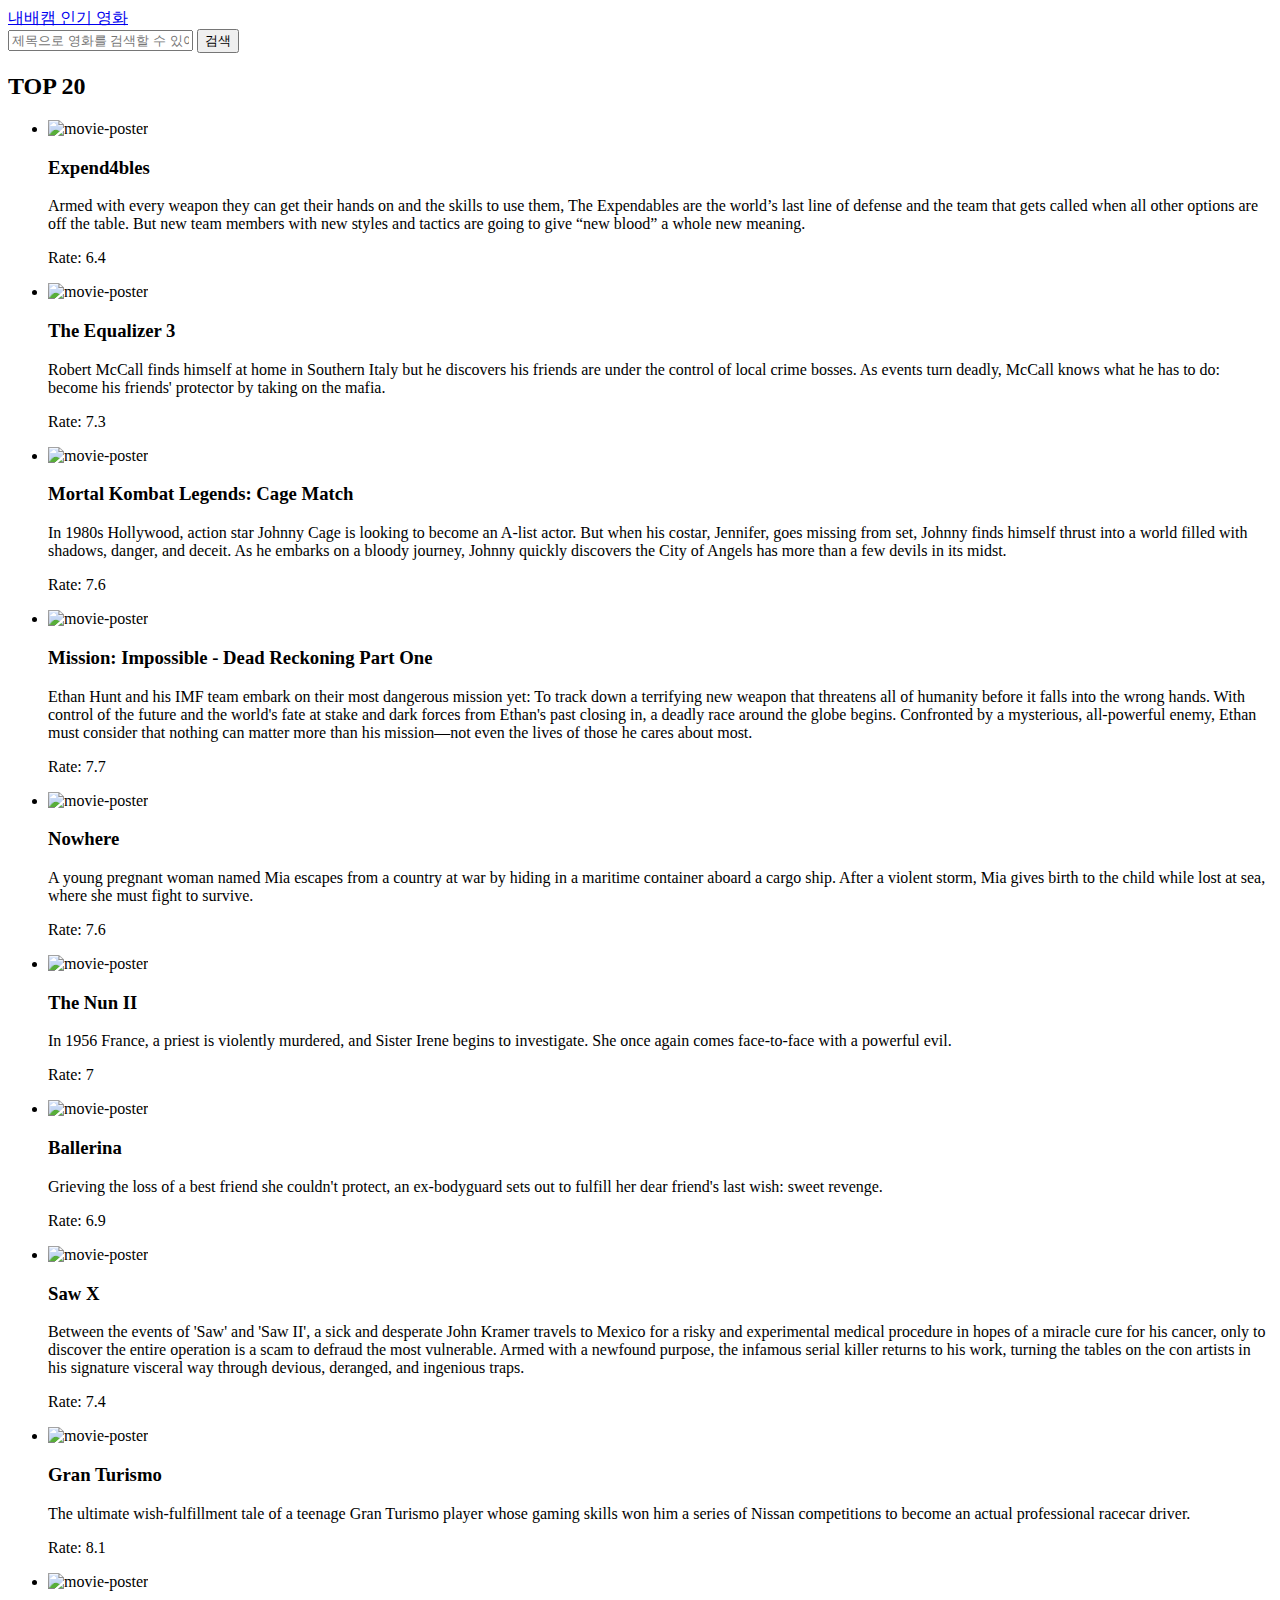
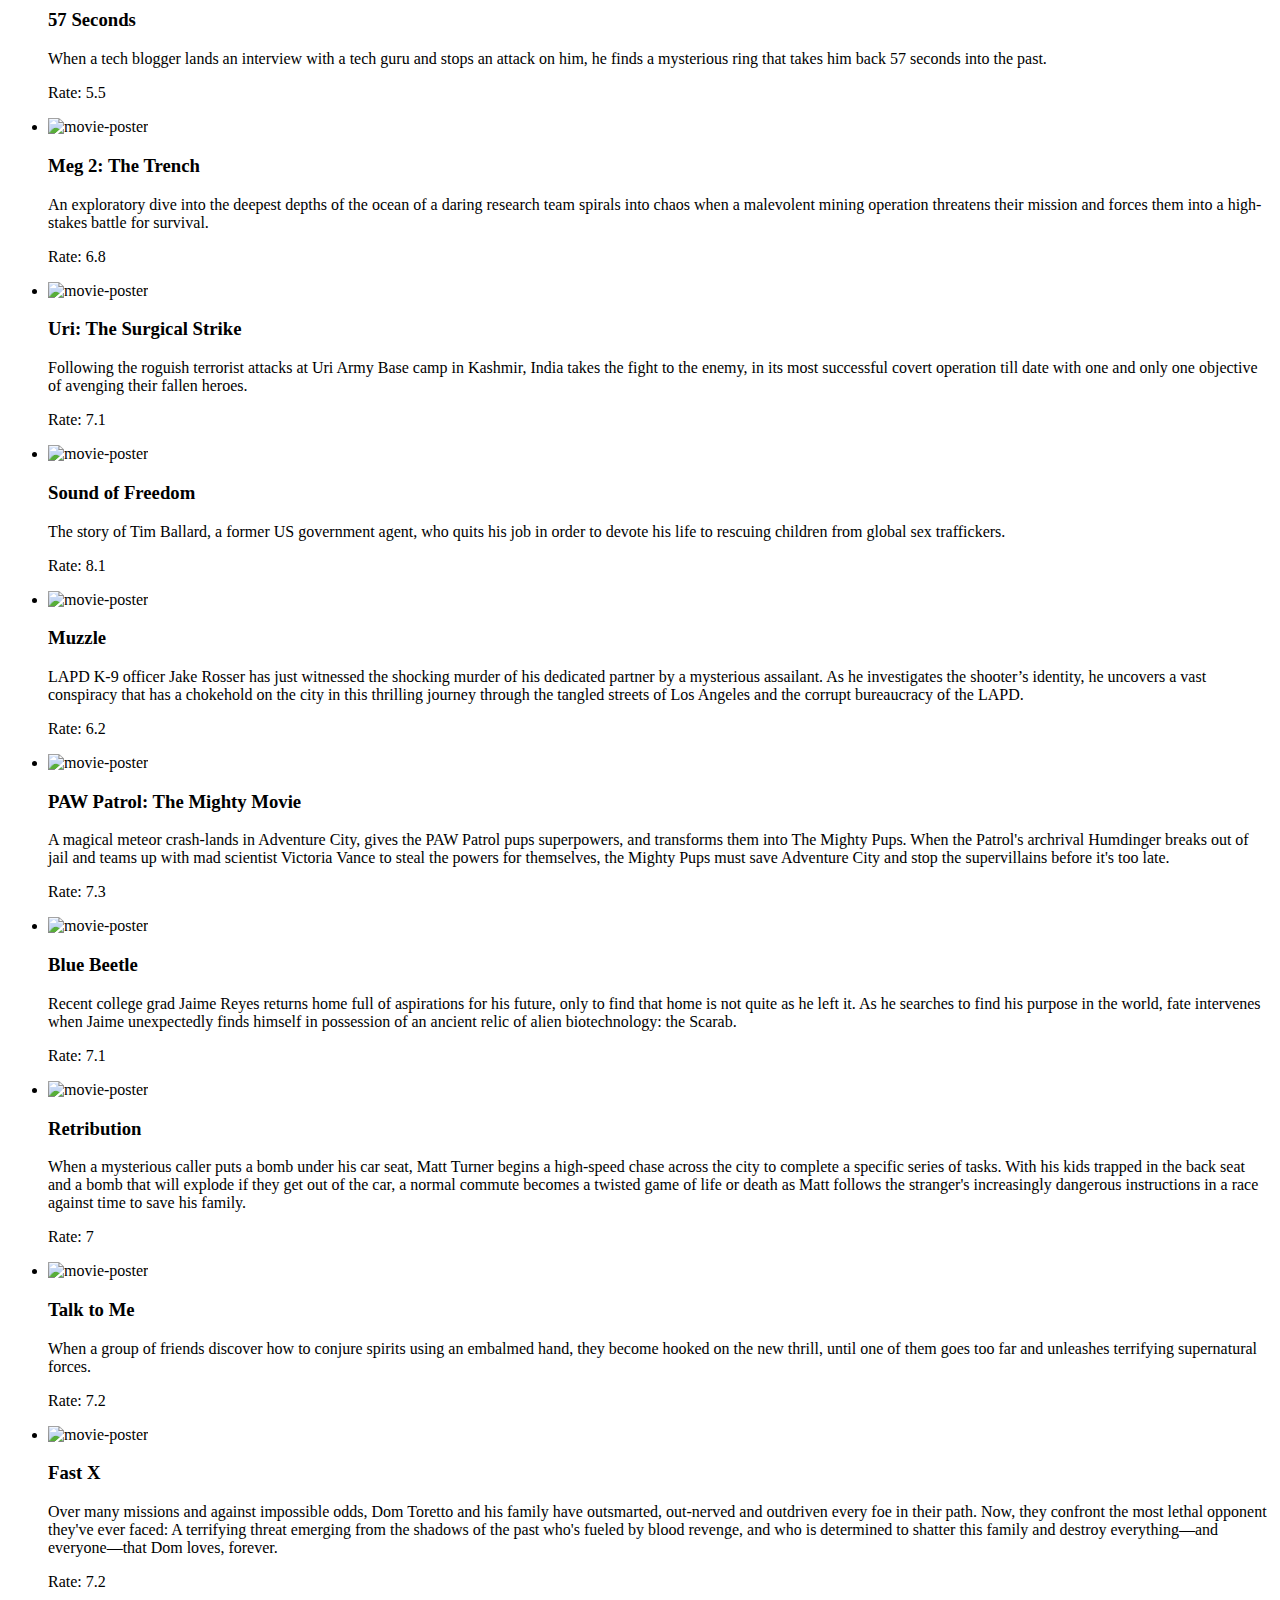
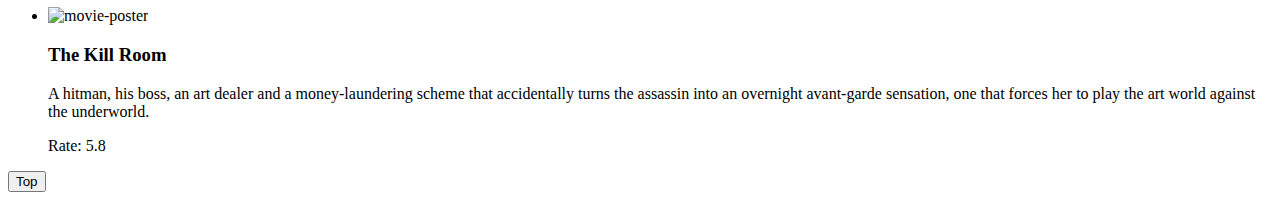
==== index.html @ f5155491 "팀프로젝트 뼈대" ====
<!DOCTYPE html>
<html lang="en"><head>
    <meta charset="UTF-8">
    <meta name="viewport" content="width=device-width, initial-scale=1.0">

    <script src="app.js" defer=""></script>

    <link rel="preconnect" href="https://fonts.googleapis.com">
    <link rel="preconnect" href="https://fonts.gstatic.com" crossorigin="">
    <link href="https://fonts.googleapis.com/css2?family=Black+Han+Sans&amp;display=swap" rel="stylesheet">
    <link rel="preconnect" href="https://fonts.googleapis.com">
    <link rel="preconnect" href="https://fonts.gstatic.com" crossorigin="">
    <link href="https://fonts.googleapis.com/css2?family=Nanum+Gothic&amp;display=swap" rel="stylesheet">
    <link rel="preconnect" href="https://fonts.googleapis.com">
    <link rel="preconnect" href="https://fonts.gstatic.com" crossorigin="">
    <link href="https://fonts.googleapis.com/css2?family=Fjalla+One&amp;display=swap" rel="stylesheet">
    <link rel="preconnect" href="https://fonts.googleapis.com">
    <link rel="preconnect" href="https://fonts.gstatic.com" crossorigin="">
    <link href="https://fonts.googleapis.com/css2?family=Heebo&amp;family=Nanum+Gothic&amp;display=swap" rel="stylesheet">

    <link rel="stylesheet" href="styles.css">

    <title>내배캠 인기 영화</title>
  </head>
  <body>
    <header>
      <div id="title_box">
        <a href="./index.html">내배캠 인기 영화</a>
      </div>
      <div id="search_box">
        <input onkeyup="enterKey();" id="search_input" type="text" placeholder="제목으로 영화를 검색할 수 있어요:)">
        <button id="search_btn">검색</button>
      </div>
    </header>

    <main>
      <section>
        <h2>TOP 20</h2>
      </section>

      <section>
        <ul id="grid" class="poster_grid">
  <li class="movie_card" id="299054">
    <img class="main_img" src="https://image.tmdb.org/t/p/original//mOX5O6JjCUWtlYp5D8wajuQRVgy.jpg" alt="movie-poster">
    <div class="text_area">
      <h3>Expend4bles</h3>
      <p>Armed with every weapon they can get their hands on and the skills to use them, The Expendables are the world’s last line of defense and the team that gets called when all other options are off the table. But new team members with new styles and tactics are going to give “new blood” a whole new meaning.</p>
      <p>Rate: 6.4</p>
    </div>
  </li>
  <li class="movie_card" id="926393">
    <img class="main_img" src="https://image.tmdb.org/t/p/original//b0Ej6fnXAP8fK75hlyi2jKqdhHz.jpg" alt="movie-poster">
    <div class="text_area">
      <h3>The Equalizer 3</h3>
      <p>Robert McCall finds himself at home in Southern Italy but he discovers his friends are under the control of local crime bosses. As events turn deadly, McCall knows what he has to do: become his friends' protector by taking on the mafia.</p>
      <p>Rate: 7.3</p>
    </div>
  </li>
  <li class="movie_card" id="1034062">
    <img class="main_img" src="https://image.tmdb.org/t/p/original//1eKWqTHp4OgKdx1QX1O9LxKHr1M.jpg" alt="movie-poster">
    <div class="text_area">
      <h3>Mortal Kombat Legends: Cage Match</h3>
      <p>In 1980s Hollywood, action star Johnny Cage is looking to become an A-list actor. But when his costar, Jennifer, goes missing from set, Johnny finds himself thrust into a world filled with shadows, danger, and deceit. As he embarks on a bloody journey, Johnny quickly discovers the City of Angels has more than a few devils in its midst.</p>
      <p>Rate: 7.6</p>
    </div>
  </li>
  <li class="movie_card" id="575264">
    <img class="main_img" src="https://image.tmdb.org/t/p/original//NNxYkU70HPurnNCSiCjYAmacwm.jpg" alt="movie-poster">
    <div class="text_area">
      <h3>Mission: Impossible - Dead Reckoning Part One</h3>
      <p>Ethan Hunt and his IMF team embark on their most dangerous mission yet: To track down a terrifying new weapon that threatens all of humanity before it falls into the wrong hands. With control of the future and the world's fate at stake and dark forces from Ethan's past closing in, a deadly race around the globe begins. Confronted by a mysterious, all-powerful enemy, Ethan must consider that nothing can matter more than his mission—not even the lives of those he cares about most.</p>
      <p>Rate: 7.7</p>
    </div>
  </li>
  <li class="movie_card" id="1151534">
    <img class="main_img" src="https://image.tmdb.org/t/p/original//k2kbdwwmVKJp6VMUcJYKlL9jQ7d.jpg" alt="movie-poster">
    <div class="text_area">
      <h3>Nowhere</h3>
      <p>A young pregnant woman named Mia escapes from a country at war by hiding in a maritime container aboard a cargo ship. After a violent storm, Mia gives birth to the child while lost at sea, where she must fight to survive.</p>
      <p>Rate: 7.6</p>
    </div>
  </li>
  <li class="movie_card" id="968051">
    <img class="main_img" src="https://image.tmdb.org/t/p/original//5gzzkR7y3hnY8AD1wXjCnVlHba5.jpg" alt="movie-poster">
    <div class="text_area">
      <h3>The Nun II</h3>
      <p>In 1956 France, a priest is violently murdered, and Sister Irene begins to investigate. She once again comes face-to-face with a powerful evil.</p>
      <p>Rate: 7</p>
    </div>
  </li>
  <li class="movie_card" id="961268">
    <img class="main_img" src="https://image.tmdb.org/t/p/original//oE7xtGDqZnr7tFHfwb8oM9iRW6H.jpg" alt="movie-poster">
    <div class="text_area">
      <h3>Ballerina</h3>
      <p>Grieving the loss of a best friend she couldn't protect, an ex-bodyguard sets out to fulfill her dear friend's last wish: sweet revenge.</p>
      <p>Rate: 6.9</p>
    </div>
  </li>
  <li class="movie_card" id="951491">
    <img class="main_img" src="https://image.tmdb.org/t/p/original//aQPeznSu7XDTrrdCtT5eLiu52Yu.jpg" alt="movie-poster">
    <div class="text_area">
      <h3>Saw X</h3>
      <p>Between the events of 'Saw' and 'Saw II', a sick and desperate John Kramer travels to Mexico for a risky and experimental medical procedure in hopes of a miracle cure for his cancer, only to discover the entire operation is a scam to defraud the most vulnerable. Armed with a newfound purpose, the infamous serial killer returns to his work, turning the tables on the con artists in his signature visceral way through devious, deranged, and ingenious traps.</p>
      <p>Rate: 7.4</p>
    </div>
  </li>
  <li class="movie_card" id="980489">
    <img class="main_img" src="https://image.tmdb.org/t/p/original//51tqzRtKMMZEYUpSYkrUE7v9ehm.jpg" alt="movie-poster">
    <div class="text_area">
      <h3>Gran Turismo</h3>
      <p>The ultimate wish-fulfillment tale of a teenage Gran Turismo player whose gaming skills won him a series of Nissan competitions to become an actual professional racecar driver.</p>
      <p>Rate: 8.1</p>
    </div>
  </li>
  <li class="movie_card" id="937249">
    <img class="main_img" src="https://image.tmdb.org/t/p/original//dfS5qHWFuXyZQnwYREwb7N4qU5p.jpg" alt="movie-poster">
    <div class="text_area">
      <h3>57 Seconds</h3>
      <p>When a tech blogger lands an interview with a tech guru and stops an attack on him, he finds a mysterious ring that takes him back 57 seconds into the past.</p>
      <p>Rate: 5.5</p>
    </div>
  </li>
  <li class="movie_card" id="615656">
    <img class="main_img" src="https://image.tmdb.org/t/p/original//4m1Au3YkjqsxF8iwQy0fPYSxE0h.jpg" alt="movie-poster">
    <div class="text_area">
      <h3>Meg 2: The Trench</h3>
      <p>An exploratory dive into the deepest depths of the ocean of a daring research team spirals into chaos when a malevolent mining operation threatens their mission and forces them into a high-stakes battle for survival.</p>
      <p>Rate: 6.8</p>
    </div>
  </li>
  <li class="movie_card" id="554600">
    <img class="main_img" src="https://image.tmdb.org/t/p/original//yNySAgpAnWmPpYinim9E0tUzJWG.jpg" alt="movie-poster">
    <div class="text_area">
      <h3>Uri: The Surgical Strike</h3>
      <p>Following the roguish terrorist attacks at Uri Army Base camp in Kashmir, India takes the fight to the enemy, in its most successful covert operation till date with one and only one objective of avenging their fallen heroes.</p>
      <p>Rate: 7.1</p>
    </div>
  </li>
  <li class="movie_card" id="678512">
    <img class="main_img" src="https://image.tmdb.org/t/p/original//qA5kPYZA7FkVvqcEfJRoOy4kpHg.jpg" alt="movie-poster">
    <div class="text_area">
      <h3>Sound of Freedom</h3>
      <p>The story of Tim Ballard, a former US government agent, who quits his job in order to devote his life to rescuing children from global sex traffickers.</p>
      <p>Rate: 8.1</p>
    </div>
  </li>
  <li class="movie_card" id="939335">
    <img class="main_img" src="https://image.tmdb.org/t/p/original//qXChf7MFL36BgoLkiB3BzXiwW82.jpg" alt="movie-poster">
    <div class="text_area">
      <h3>Muzzle</h3>
      <p>LAPD K-9 officer Jake Rosser has just witnessed the shocking murder of his dedicated partner by a mysterious assailant. As he investigates the shooter’s identity, he uncovers a vast conspiracy that has a chokehold on the city in this thrilling journey through the tangled streets of Los Angeles and the corrupt bureaucracy of the LAPD.</p>
      <p>Rate: 6.2</p>
    </div>
  </li>
  <li class="movie_card" id="893723">
    <img class="main_img" src="https://image.tmdb.org/t/p/original//aTvePCU7exLepwg5hWySjwxojQK.jpg" alt="movie-poster">
    <div class="text_area">
      <h3>PAW Patrol: The Mighty Movie</h3>
      <p>A magical meteor crash-lands in Adventure City, gives the PAW Patrol pups superpowers, and transforms them into The Mighty Pups. When the Patrol's archrival Humdinger breaks out of jail and teams up with mad scientist Victoria Vance to steal the powers for themselves, the Mighty Pups must save Adventure City and stop the supervillains before it's too late.</p>
      <p>Rate: 7.3</p>
    </div>
  </li>
  <li class="movie_card" id="565770">
    <img class="main_img" src="https://image.tmdb.org/t/p/original//mXLOHHc1Zeuwsl4xYKjKh2280oL.jpg" alt="movie-poster">
    <div class="text_area">
      <h3>Blue Beetle</h3>
      <p>Recent college grad Jaime Reyes returns home full of aspirations for his future, only to find that home is not quite as he left it. As he searches to find his purpose in the world, fate intervenes when Jaime unexpectedly finds himself in possession of an ancient relic of alien biotechnology: the Scarab.</p>
      <p>Rate: 7.1</p>
    </div>
  </li>
  <li class="movie_card" id="762430">
    <img class="main_img" src="https://image.tmdb.org/t/p/original//oUmmY7QWWn7OhKlcPOnirHJpP1F.jpg" alt="movie-poster">
    <div class="text_area">
      <h3>Retribution</h3>
      <p>When a mysterious caller puts a bomb under his car seat, Matt Turner begins a high-speed chase across the city to complete a specific series of tasks. With his kids trapped in the back seat and a bomb that will explode if they get out of the car, a normal commute becomes a twisted game of life or death as Matt follows the stranger's increasingly dangerous instructions in a race against time to save his family.</p>
      <p>Rate: 7</p>
    </div>
  </li>
  <li class="movie_card" id="1008042">
    <img class="main_img" src="https://image.tmdb.org/t/p/original//kdPMUMJzyYAc4roD52qavX0nLIC.jpg" alt="movie-poster">
    <div class="text_area">
      <h3>Talk to Me</h3>
      <p>When a group of friends discover how to conjure spirits using an embalmed hand, they become hooked on the new thrill, until one of them goes too far and unleashes terrifying supernatural forces.</p>
      <p>Rate: 7.2</p>
    </div>
  </li>
  <li class="movie_card" id="385687">
    <img class="main_img" src="https://image.tmdb.org/t/p/original//fiVW06jE7z9YnO4trhaMEdclSiC.jpg" alt="movie-poster">
    <div class="text_area">
      <h3>Fast X</h3>
      <p>Over many missions and against impossible odds, Dom Toretto and his family have outsmarted, out-nerved and outdriven every foe in their path. Now, they confront the most lethal opponent they've ever faced: A terrifying threat emerging from the shadows of the past who's fueled by blood revenge, and who is determined to shatter this family and destroy everything—and everyone—that Dom loves, forever.</p>
      <p>Rate: 7.2</p>
    </div>
  </li>
  <li class="movie_card" id="958006">
    <img class="main_img" src="https://image.tmdb.org/t/p/original//qKpdy7N6zX05eisopvvviiTwPxb.jpg" alt="movie-poster">
    <div class="text_area">
      <h3>The Kill Room</h3>
      <p>A hitman, his boss, an art dealer and a money-laundering scheme that accidentally turns the assassin into an overnight avant-garde sensation, one that forces her to play the art world against the underworld.</p>
      <p>Rate: 5.8</p>
    </div>
  </li></ul>
      </section>
    </main>
    <footer>
      <button id="top_btn">Top</button>
    </footer>
  

</body></html>
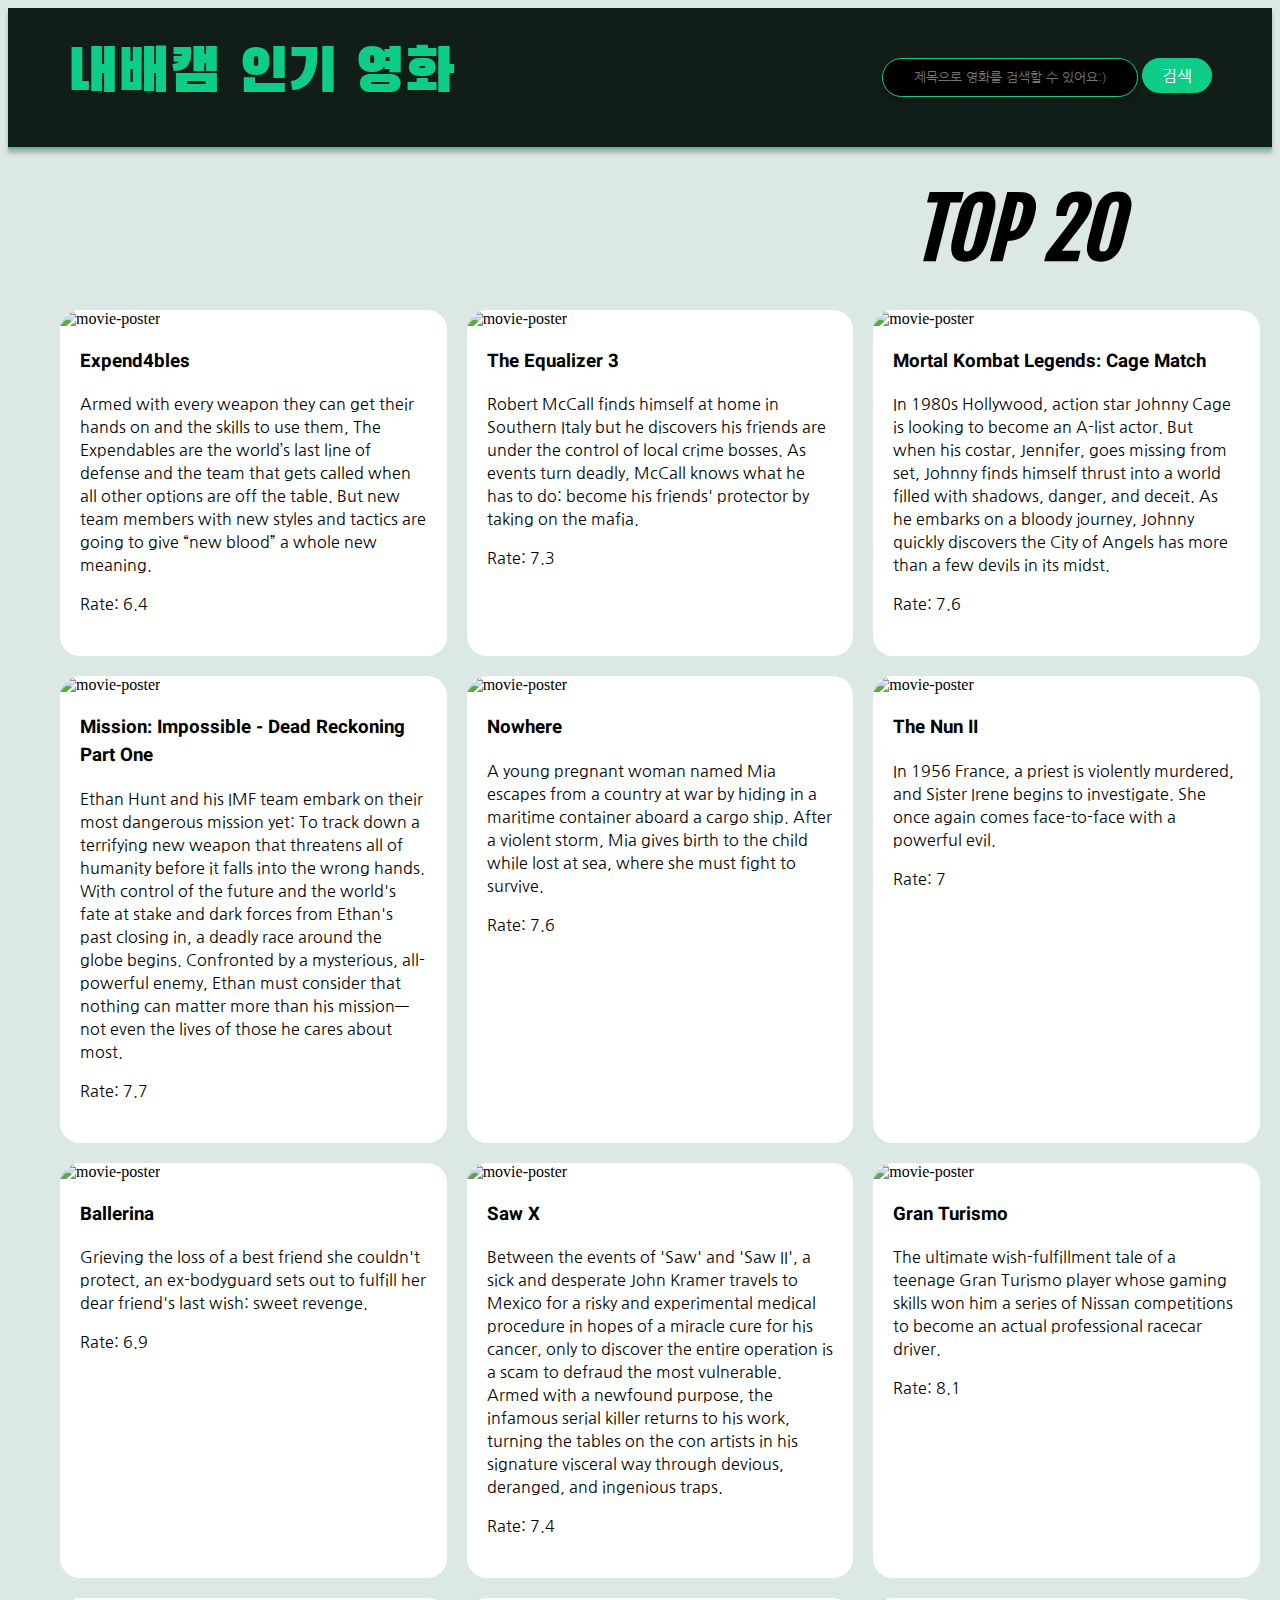
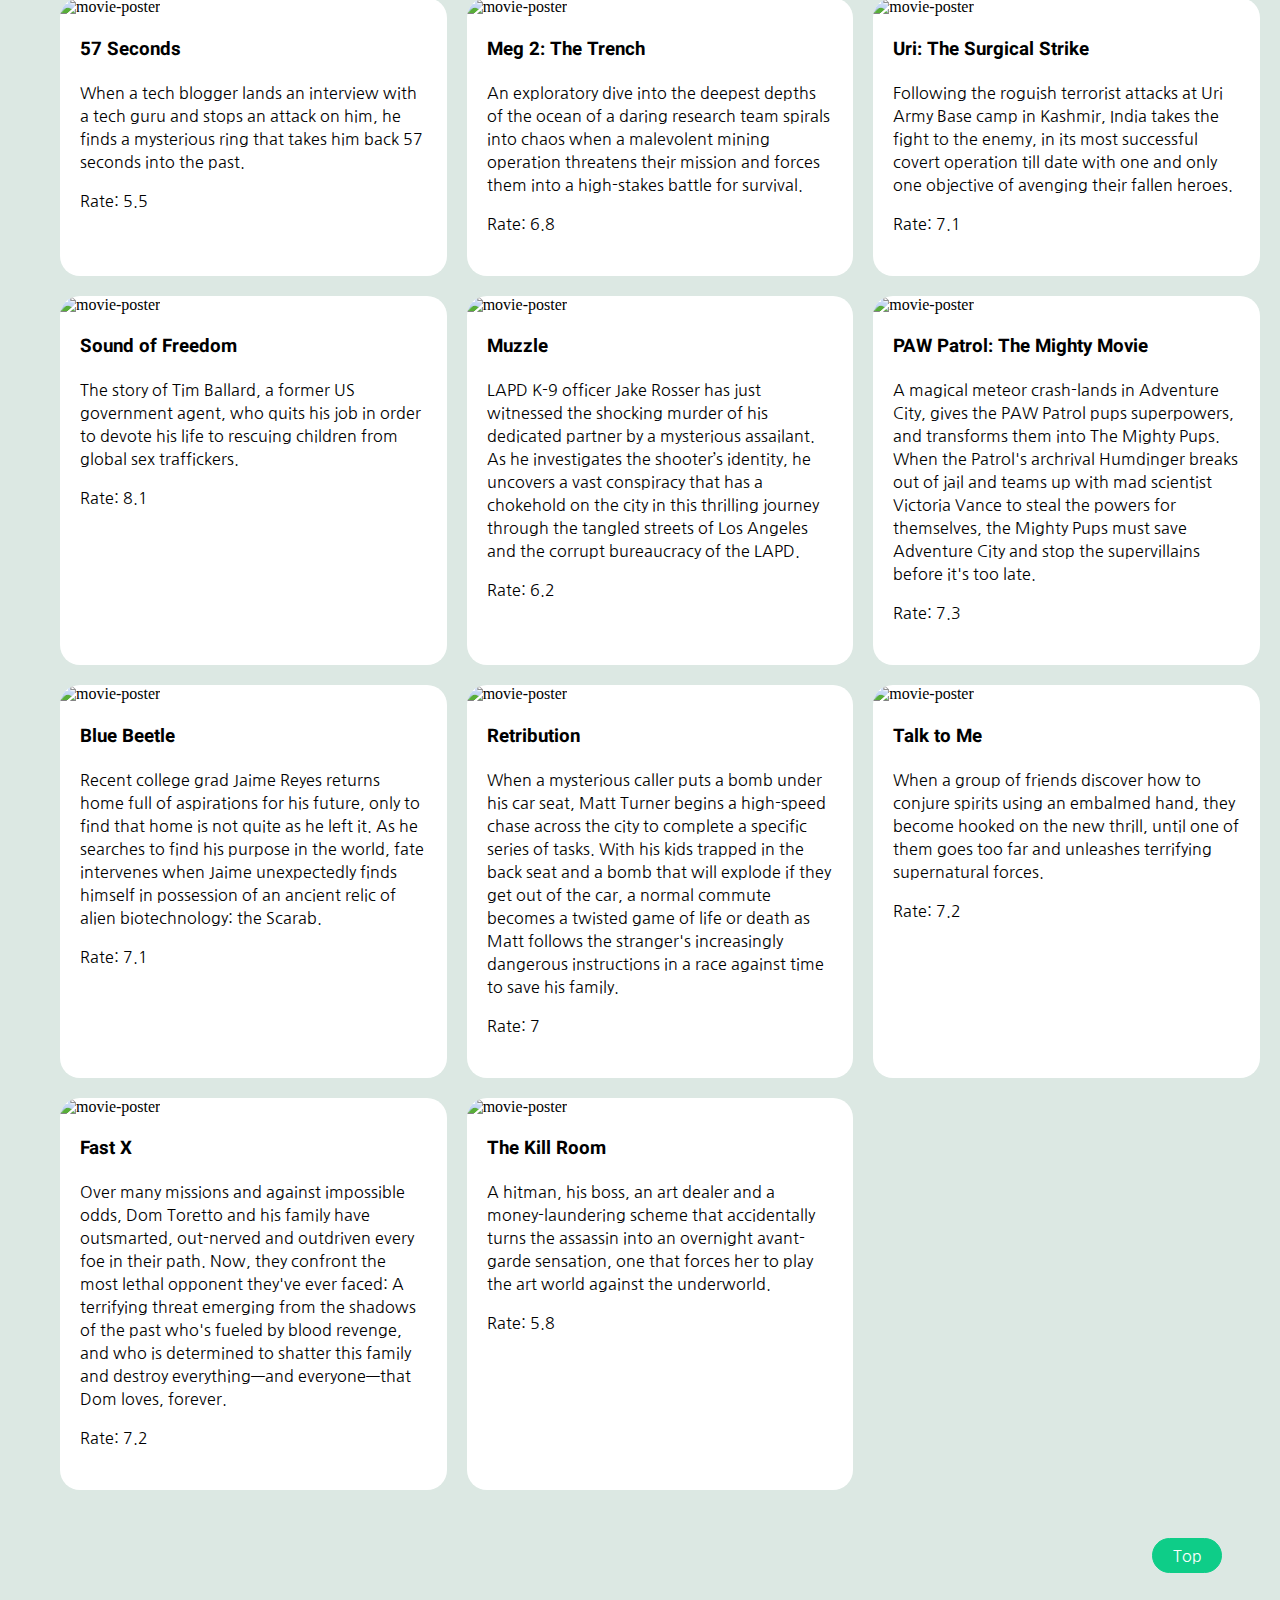
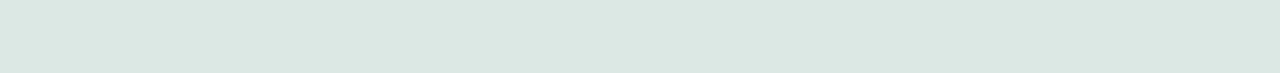
==== commit 1b338ff9: "html css 작업 중간 커밋" ====
--- a/index.html
+++ b/index.html
@@ -3,7 +3,7 @@
     <meta charset="UTF-8">
     <meta name="viewport" content="width=device-width, initial-scale=1.0">
 
-    <script src="app.js" defer=""></script>
+    <script src="scripts/app.js" defer=""></script>
 
     <link rel="preconnect" href="https://fonts.googleapis.com">
     <link rel="preconnect" href="https://fonts.gstatic.com" crossorigin="">
@@ -18,7 +18,7 @@
     <link rel="preconnect" href="https://fonts.gstatic.com" crossorigin="">
     <link href="https://fonts.googleapis.com/css2?family=Heebo&amp;family=Nanum+Gothic&amp;display=swap" rel="stylesheet">
 
-    <link rel="stylesheet" href="styles.css">
+    <link rel="stylesheet" href="styles/styles.css">
 
     <title>내배캠 인기 영화</title>
   </head>
--- a/styles/styles.css
+++ b/styles/styles.css
@@ -0,0 +1,130 @@
+body {
+    background: #dce8e3;
+  }
+  
+  header {
+    position: static;
+    display: flex;
+    justify-content: space-between;
+    border-bottom: 2px solid #61b798;
+    background: #111d18;
+    box-shadow: 0px 4px 4px 0px rgba(0, 0, 0, 0.25);
+    padding: 30px 60px;
+  }
+  
+  header a {
+    color: #0ecd88;
+    font-family: "Black Han Sans", sans-serif;
+    font-size: 60px;
+    text-decoration: none;
+    text-align: center;
+  }
+  
+  #search_box {
+    padding: 20px 0;
+  }
+  
+  #search_input {
+    border-style: solid;
+    border-radius: 50px;
+    border: 1.5px solid #0ecd88;
+    background: #000;
+    box-shadow: 0px 4px 4px 0px rgba(0, 0, 0, 0.25);
+    width: 250px;
+    height: 35px;
+    text-align: center;
+    font-family: "Nanum Gothic", sans-serif;
+    color: #fff;
+  }
+  
+  #search_btn {
+    width: 70px;
+    height: 35px;
+    border-style: solid;
+    border-radius: 50px;
+    border: 1.5px solid #0ecd88;
+    background: #0ecd88;
+  
+    color: #fff;
+    text-align: center;
+    font-family: "Nanum Gothic", sans-serif;
+    font-size: 16px;
+  
+    cursor: pointer;
+  }
+  
+  #search_btn:hover {
+    background-color: #0d9161;
+    border-color: #0d9161;
+  }
+  
+  main h2 {
+    margin: 30px 150px;
+    text-align: right;
+    font-size: 80px;
+    font-style: italic;
+    font-family: "Fjalla One", sans-serif;
+  }
+  
+  main ul {
+    width: 1200px;
+    position: static;
+    margin: 0 auto 48px auto;
+    display: grid;
+    grid-template-columns: 1fr 1fr 1fr;
+    gap: 20px 20px;
+  }
+  
+  main li {
+    list-style: none;
+    overflow: hidden;
+  }
+  
+  .movie_card img {
+    width: 400px;
+    height: 656px;
+    object-fit: cover;
+  }
+  
+  .movie_card {
+    border-radius: 20px;
+    background-color: #fff;
+  }
+  
+  .movie_card:hover {
+    cursor: pointer;
+  }
+  
+  .text_area {
+    margin: 10px 20px 40px 20px;
+  }
+  
+  .text_area h3 {
+    font-family: "Heebo", sans-serif;
+  }
+  
+  .text_area p {
+    font-family: "Nanum Gothic", sans-serif;
+    line-height: 23px;
+  }
+  
+  #top_btn {
+    display: block;
+    float: right;
+    margin-right: 50px;
+    margin-bottom: 100px;
+    width: 70px;
+    height: 35px;
+    border-style: solid;
+    border-radius: 50px;
+    border: 1.5px solid #0ecd88;
+    background: #0ecd88;
+  
+    color: #fff;
+    text-align: center;
+    font-family: "Nanum Gothic", sans-serif;
+    font-size: 16px;
+  
+    cursor: pointer;
+  }
+  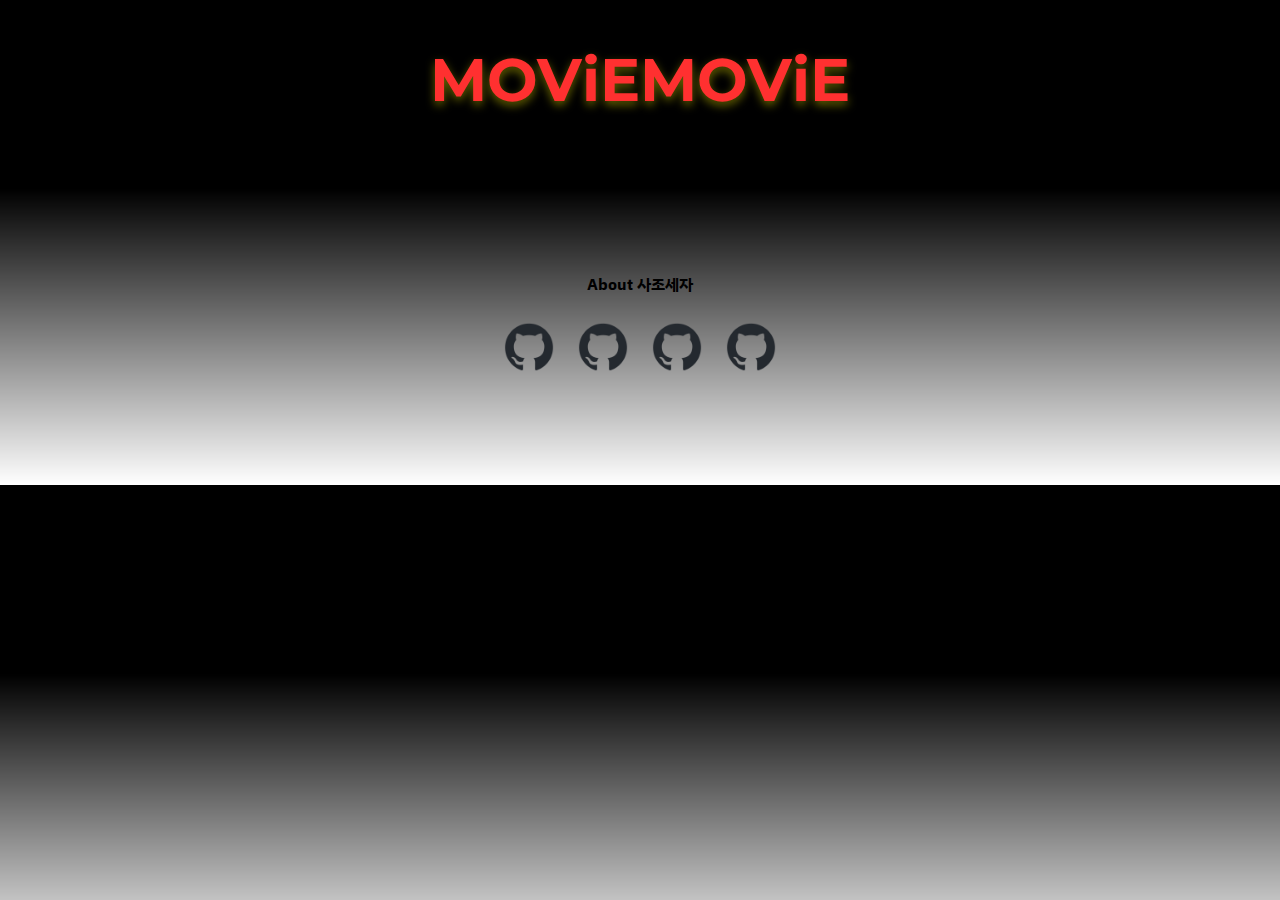
==== commit d596d55b: "공통header/footer html 부분만" ====
--- a/index.html
+++ b/index.html
@@ -1,210 +1,39 @@
 <!DOCTYPE html>
-<html lang="en"><head>
-    <meta charset="UTF-8">
-    <meta name="viewport" content="width=device-width, initial-scale=1.0">
+<html lang="en">
+  <head>
+    <meta charset="UTF-8" />
+    <meta name="viewport" content="width=device-width, initial-scale=1.0" />
+    <title>Document</title>
 
-    <script src="scripts/app.js" defer=""></script>
+    <link
+      rel="stylesheet"
+      href="https://fonts.googleapis.com/css2?family=Material+Symbols+Outlined:opsz,wght,FILL,GRAD@20..48,100..700,0..1,-50..200"
+    />
 
-    <link rel="preconnect" href="https://fonts.googleapis.com">
-    <link rel="preconnect" href="https://fonts.gstatic.com" crossorigin="">
-    <link href="https://fonts.googleapis.com/css2?family=Black+Han+Sans&amp;display=swap" rel="stylesheet">
-    <link rel="preconnect" href="https://fonts.googleapis.com">
-    <link rel="preconnect" href="https://fonts.gstatic.com" crossorigin="">
-    <link href="https://fonts.googleapis.com/css2?family=Nanum+Gothic&amp;display=swap" rel="stylesheet">
-    <link rel="preconnect" href="https://fonts.googleapis.com">
-    <link rel="preconnect" href="https://fonts.gstatic.com" crossorigin="">
-    <link href="https://fonts.googleapis.com/css2?family=Fjalla+One&amp;display=swap" rel="stylesheet">
-    <link rel="preconnect" href="https://fonts.googleapis.com">
-    <link rel="preconnect" href="https://fonts.gstatic.com" crossorigin="">
-    <link href="https://fonts.googleapis.com/css2?family=Heebo&amp;family=Nanum+Gothic&amp;display=swap" rel="stylesheet">
-
-    <link rel="stylesheet" href="styles/styles.css">
-
-    <title>내배캠 인기 영화</title>
+    <link rel="stylesheet" href="./styles/reset.css" />
+    <link rel="stylesheet" href="./styles/shared.css" />
   </head>
   <body>
-    <header>
-      <div id="title_box">
-        <a href="./index.html">내배캠 인기 영화</a>
-      </div>
-      <div id="search_box">
-        <input onkeyup="enterKey();" id="search_input" type="text" placeholder="제목으로 영화를 검색할 수 있어요:)">
-        <button id="search_btn">검색</button>
-      </div>
+    <header id="main_header">
+      <a href="./index.html"><h1>MOViEMOViE</h1></a>
     </header>
-
-    <main>
-      <section>
-        <h2>TOP 20</h2>
+    <main>/*메인영역*/</main>
+    <footer>
+      <p>About 사조세자</p>
+      <section id="github_link">
+        <a href="깃헙링크"
+          ><img src="./img/github-mark.png" alt="github link"
+        /></a>
+        <a href="깃헙링크"
+          ><img src="./img/github-mark.png" alt="github link"
+        /></a>
+        <a href="깃헙링크"
+          ><img src="./img/github-mark.png" alt="github link"
+        /></a>
+        <a href="깃헙링크"
+          ><img src="./img/github-mark.png" alt="github link"
+        /></a>
       </section>
-
-      <section>
-        <ul id="grid" class="poster_grid">
-  <li class="movie_card" id="299054">
-    <img class="main_img" src="https://image.tmdb.org/t/p/original//mOX5O6JjCUWtlYp5D8wajuQRVgy.jpg" alt="movie-poster">
-    <div class="text_area">
-      <h3>Expend4bles</h3>
-      <p>Armed with every weapon they can get their hands on and the skills to use them, The Expendables are the world’s last line of defense and the team that gets called when all other options are off the table. But new team members with new styles and tactics are going to give “new blood” a whole new meaning.</p>
-      <p>Rate: 6.4</p>
-    </div>
-  </li>
-  <li class="movie_card" id="926393">
-    <img class="main_img" src="https://image.tmdb.org/t/p/original//b0Ej6fnXAP8fK75hlyi2jKqdhHz.jpg" alt="movie-poster">
-    <div class="text_area">
-      <h3>The Equalizer 3</h3>
-      <p>Robert McCall finds himself at home in Southern Italy but he discovers his friends are under the control of local crime bosses. As events turn deadly, McCall knows what he has to do: become his friends' protector by taking on the mafia.</p>
-      <p>Rate: 7.3</p>
-    </div>
-  </li>
-  <li class="movie_card" id="1034062">
-    <img class="main_img" src="https://image.tmdb.org/t/p/original//1eKWqTHp4OgKdx1QX1O9LxKHr1M.jpg" alt="movie-poster">
-    <div class="text_area">
-      <h3>Mortal Kombat Legends: Cage Match</h3>
-      <p>In 1980s Hollywood, action star Johnny Cage is looking to become an A-list actor. But when his costar, Jennifer, goes missing from set, Johnny finds himself thrust into a world filled with shadows, danger, and deceit. As he embarks on a bloody journey, Johnny quickly discovers the City of Angels has more than a few devils in its midst.</p>
-      <p>Rate: 7.6</p>
-    </div>
-  </li>
-  <li class="movie_card" id="575264">
-    <img class="main_img" src="https://image.tmdb.org/t/p/original//NNxYkU70HPurnNCSiCjYAmacwm.jpg" alt="movie-poster">
-    <div class="text_area">
-      <h3>Mission: Impossible - Dead Reckoning Part One</h3>
-      <p>Ethan Hunt and his IMF team embark on their most dangerous mission yet: To track down a terrifying new weapon that threatens all of humanity before it falls into the wrong hands. With control of the future and the world's fate at stake and dark forces from Ethan's past closing in, a deadly race around the globe begins. Confronted by a mysterious, all-powerful enemy, Ethan must consider that nothing can matter more than his mission—not even the lives of those he cares about most.</p>
-      <p>Rate: 7.7</p>
-    </div>
-  </li>
-  <li class="movie_card" id="1151534">
-    <img class="main_img" src="https://image.tmdb.org/t/p/original//k2kbdwwmVKJp6VMUcJYKlL9jQ7d.jpg" alt="movie-poster">
-    <div class="text_area">
-      <h3>Nowhere</h3>
-      <p>A young pregnant woman named Mia escapes from a country at war by hiding in a maritime container aboard a cargo ship. After a violent storm, Mia gives birth to the child while lost at sea, where she must fight to survive.</p>
-      <p>Rate: 7.6</p>
-    </div>
-  </li>
-  <li class="movie_card" id="968051">
-    <img class="main_img" src="https://image.tmdb.org/t/p/original//5gzzkR7y3hnY8AD1wXjCnVlHba5.jpg" alt="movie-poster">
-    <div class="text_area">
-      <h3>The Nun II</h3>
-      <p>In 1956 France, a priest is violently murdered, and Sister Irene begins to investigate. She once again comes face-to-face with a powerful evil.</p>
-      <p>Rate: 7</p>
-    </div>
-  </li>
-  <li class="movie_card" id="961268">
-    <img class="main_img" src="https://image.tmdb.org/t/p/original//oE7xtGDqZnr7tFHfwb8oM9iRW6H.jpg" alt="movie-poster">
-    <div class="text_area">
-      <h3>Ballerina</h3>
-      <p>Grieving the loss of a best friend she couldn't protect, an ex-bodyguard sets out to fulfill her dear friend's last wish: sweet revenge.</p>
-      <p>Rate: 6.9</p>
-    </div>
-  </li>
-  <li class="movie_card" id="951491">
-    <img class="main_img" src="https://image.tmdb.org/t/p/original//aQPeznSu7XDTrrdCtT5eLiu52Yu.jpg" alt="movie-poster">
-    <div class="text_area">
-      <h3>Saw X</h3>
-      <p>Between the events of 'Saw' and 'Saw II', a sick and desperate John Kramer travels to Mexico for a risky and experimental medical procedure in hopes of a miracle cure for his cancer, only to discover the entire operation is a scam to defraud the most vulnerable. Armed with a newfound purpose, the infamous serial killer returns to his work, turning the tables on the con artists in his signature visceral way through devious, deranged, and ingenious traps.</p>
-      <p>Rate: 7.4</p>
-    </div>
-  </li>
-  <li class="movie_card" id="980489">
-    <img class="main_img" src="https://image.tmdb.org/t/p/original//51tqzRtKMMZEYUpSYkrUE7v9ehm.jpg" alt="movie-poster">
-    <div class="text_area">
-      <h3>Gran Turismo</h3>
-      <p>The ultimate wish-fulfillment tale of a teenage Gran Turismo player whose gaming skills won him a series of Nissan competitions to become an actual professional racecar driver.</p>
-      <p>Rate: 8.1</p>
-    </div>
-  </li>
-  <li class="movie_card" id="937249">
-    <img class="main_img" src="https://image.tmdb.org/t/p/original//dfS5qHWFuXyZQnwYREwb7N4qU5p.jpg" alt="movie-poster">
-    <div class="text_area">
-      <h3>57 Seconds</h3>
-      <p>When a tech blogger lands an interview with a tech guru and stops an attack on him, he finds a mysterious ring that takes him back 57 seconds into the past.</p>
-      <p>Rate: 5.5</p>
-    </div>
-  </li>
-  <li class="movie_card" id="615656">
-    <img class="main_img" src="https://image.tmdb.org/t/p/original//4m1Au3YkjqsxF8iwQy0fPYSxE0h.jpg" alt="movie-poster">
-    <div class="text_area">
-      <h3>Meg 2: The Trench</h3>
-      <p>An exploratory dive into the deepest depths of the ocean of a daring research team spirals into chaos when a malevolent mining operation threatens their mission and forces them into a high-stakes battle for survival.</p>
-      <p>Rate: 6.8</p>
-    </div>
-  </li>
-  <li class="movie_card" id="554600">
-    <img class="main_img" src="https://image.tmdb.org/t/p/original//yNySAgpAnWmPpYinim9E0tUzJWG.jpg" alt="movie-poster">
-    <div class="text_area">
-      <h3>Uri: The Surgical Strike</h3>
-      <p>Following the roguish terrorist attacks at Uri Army Base camp in Kashmir, India takes the fight to the enemy, in its most successful covert operation till date with one and only one objective of avenging their fallen heroes.</p>
-      <p>Rate: 7.1</p>
-    </div>
-  </li>
-  <li class="movie_card" id="678512">
-    <img class="main_img" src="https://image.tmdb.org/t/p/original//qA5kPYZA7FkVvqcEfJRoOy4kpHg.jpg" alt="movie-poster">
-    <div class="text_area">
-      <h3>Sound of Freedom</h3>
-      <p>The story of Tim Ballard, a former US government agent, who quits his job in order to devote his life to rescuing children from global sex traffickers.</p>
-      <p>Rate: 8.1</p>
-    </div>
-  </li>
-  <li class="movie_card" id="939335">
-    <img class="main_img" src="https://image.tmdb.org/t/p/original//qXChf7MFL36BgoLkiB3BzXiwW82.jpg" alt="movie-poster">
-    <div class="text_area">
-      <h3>Muzzle</h3>
-      <p>LAPD K-9 officer Jake Rosser has just witnessed the shocking murder of his dedicated partner by a mysterious assailant. As he investigates the shooter’s identity, he uncovers a vast conspiracy that has a chokehold on the city in this thrilling journey through the tangled streets of Los Angeles and the corrupt bureaucracy of the LAPD.</p>
-      <p>Rate: 6.2</p>
-    </div>
-  </li>
-  <li class="movie_card" id="893723">
-    <img class="main_img" src="https://image.tmdb.org/t/p/original//aTvePCU7exLepwg5hWySjwxojQK.jpg" alt="movie-poster">
-    <div class="text_area">
-      <h3>PAW Patrol: The Mighty Movie</h3>
-      <p>A magical meteor crash-lands in Adventure City, gives the PAW Patrol pups superpowers, and transforms them into The Mighty Pups. When the Patrol's archrival Humdinger breaks out of jail and teams up with mad scientist Victoria Vance to steal the powers for themselves, the Mighty Pups must save Adventure City and stop the supervillains before it's too late.</p>
-      <p>Rate: 7.3</p>
-    </div>
-  </li>
-  <li class="movie_card" id="565770">
-    <img class="main_img" src="https://image.tmdb.org/t/p/original//mXLOHHc1Zeuwsl4xYKjKh2280oL.jpg" alt="movie-poster">
-    <div class="text_area">
-      <h3>Blue Beetle</h3>
-      <p>Recent college grad Jaime Reyes returns home full of aspirations for his future, only to find that home is not quite as he left it. As he searches to find his purpose in the world, fate intervenes when Jaime unexpectedly finds himself in possession of an ancient relic of alien biotechnology: the Scarab.</p>
-      <p>Rate: 7.1</p>
-    </div>
-  </li>
-  <li class="movie_card" id="762430">
-    <img class="main_img" src="https://image.tmdb.org/t/p/original//oUmmY7QWWn7OhKlcPOnirHJpP1F.jpg" alt="movie-poster">
-    <div class="text_area">
-      <h3>Retribution</h3>
-      <p>When a mysterious caller puts a bomb under his car seat, Matt Turner begins a high-speed chase across the city to complete a specific series of tasks. With his kids trapped in the back seat and a bomb that will explode if they get out of the car, a normal commute becomes a twisted game of life or death as Matt follows the stranger's increasingly dangerous instructions in a race against time to save his family.</p>
-      <p>Rate: 7</p>
-    </div>
-  </li>
-  <li class="movie_card" id="1008042">
-    <img class="main_img" src="https://image.tmdb.org/t/p/original//kdPMUMJzyYAc4roD52qavX0nLIC.jpg" alt="movie-poster">
-    <div class="text_area">
-      <h3>Talk to Me</h3>
-      <p>When a group of friends discover how to conjure spirits using an embalmed hand, they become hooked on the new thrill, until one of them goes too far and unleashes terrifying supernatural forces.</p>
-      <p>Rate: 7.2</p>
-    </div>
-  </li>
-  <li class="movie_card" id="385687">
-    <img class="main_img" src="https://image.tmdb.org/t/p/original//fiVW06jE7z9YnO4trhaMEdclSiC.jpg" alt="movie-poster">
-    <div class="text_area">
-      <h3>Fast X</h3>
-      <p>Over many missions and against impossible odds, Dom Toretto and his family have outsmarted, out-nerved and outdriven every foe in their path. Now, they confront the most lethal opponent they've ever faced: A terrifying threat emerging from the shadows of the past who's fueled by blood revenge, and who is determined to shatter this family and destroy everything—and everyone—that Dom loves, forever.</p>
-      <p>Rate: 7.2</p>
-    </div>
-  </li>
-  <li class="movie_card" id="958006">
-    <img class="main_img" src="https://image.tmdb.org/t/p/original//qKpdy7N6zX05eisopvvviiTwPxb.jpg" alt="movie-poster">
-    <div class="text_area">
-      <h3>The Kill Room</h3>
-      <p>A hitman, his boss, an art dealer and a money-laundering scheme that accidentally turns the assassin into an overnight avant-garde sensation, one that forces her to play the art world against the underworld.</p>
-      <p>Rate: 5.8</p>
-    </div>
-  </li></ul>
-      </section>
-    </main>
-    <footer>
-      <button id="top_btn">Top</button>
     </footer>
-  
-
-</body></html>+  </body>
+</html>
--- a/styles/shared.css
+++ b/styles/shared.css
@@ -0,0 +1,62 @@
+@import url("https://fonts.googleapis.com/css2?family=IBM+Plex+Sans+KR&family=Montserrat:ital,wght@0,900;1,400&display=swap");
+
+body {
+  background: linear-gradient(180deg, #000 38.92%, rgba(139, 0, 0, 0) 100%);
+}
+
+#main_header a {
+  text-decoration: none;
+}
+
+#main_header h1 {
+  color: #ff3030;
+  text-align: center;
+  text-shadow: 0px 4px 10px rgba(255, 245, 0, 0.4);
+  font-family: "Montserrat", sans-serif;
+  font-size: 60px;
+  font-weight: bold;
+  margin: 50px auto 50px auto;
+}
+
+#up_btn {
+  display: block;
+  float: right;
+  margin-right: 50px;
+
+  width: 70px;
+  height: 35px;
+  border-style: solid;
+  border-radius: 5px;
+  border-style: none;
+  background: black;
+
+  color: #ff3030;
+  text-align: center;
+  font-family: "IBM Plex Sans KR", sans-serif;
+  font-weight: bold;
+  font-size: 16px;
+
+  cursor: pointer;
+}
+
+footer {
+  margin: 100px auto 100px auto;
+}
+
+footer p {
+  text-align: center;
+  font-family: "IBM Plex Sans KR", sans-serif;
+  font-weight: bold;
+
+  margin: 20px 0;
+}
+
+#github_link {
+  text-align: center;
+}
+
+#github_link img {
+  width: 50px;
+  height: 50px;
+  margin: 10px;
+}
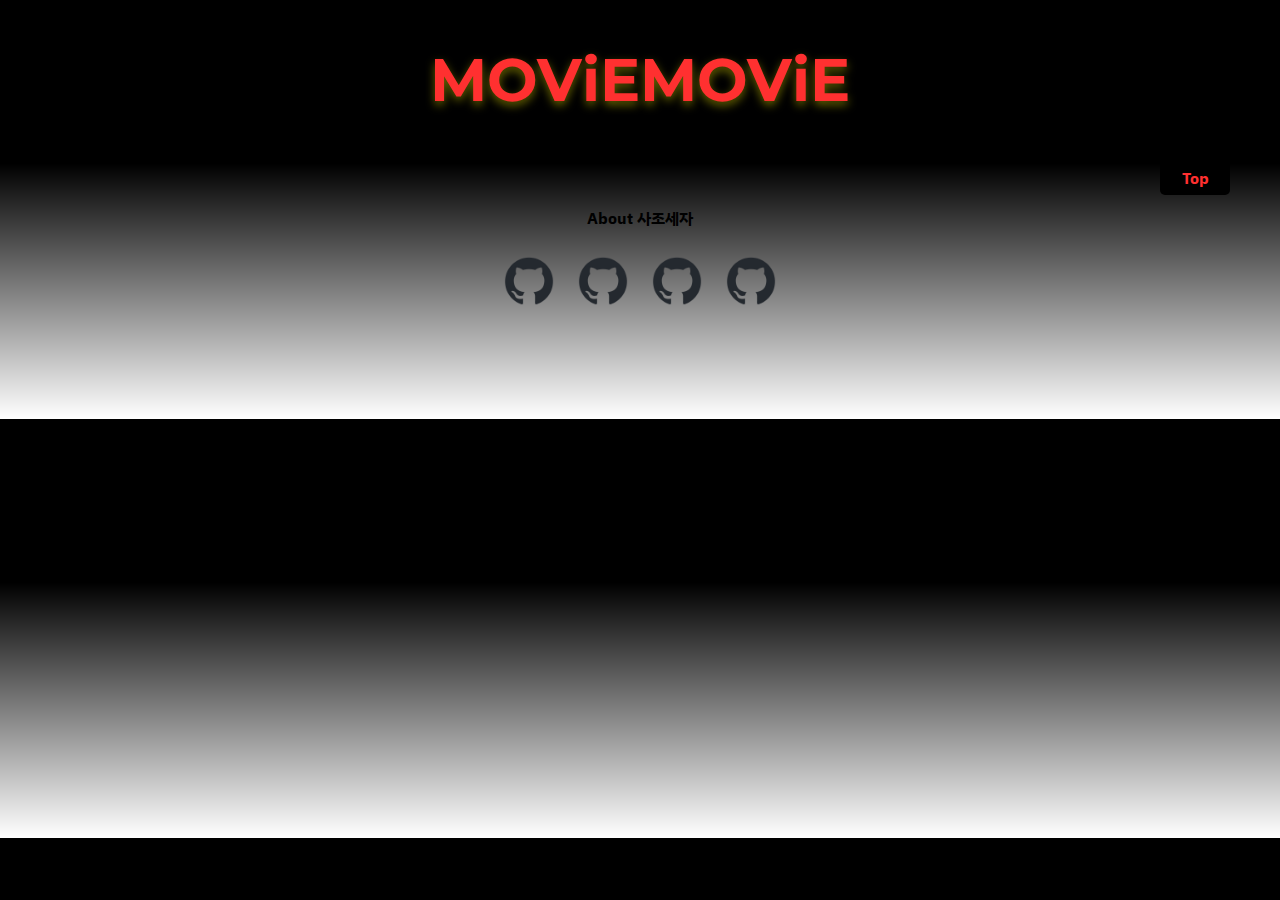
==== commit edfedf13: "공통header/footer html 부분만" ====
--- a/index.html
+++ b/index.html
@@ -17,7 +17,12 @@
     <header id="main_header">
       <a href="./index.html"><h1>MOViEMOViE</h1></a>
     </header>
-    <main>/*메인영역*/</main>
+    <main>
+      <!-- 위로 올라가기 버튼, main 가장 아래부분에 위치하면 됩니다 -->
+      <section>
+        <button id="up_btn">Top</button>
+      </section>
+    </main>
     <footer>
       <p>About 사조세자</p>
       <section id="github_link">
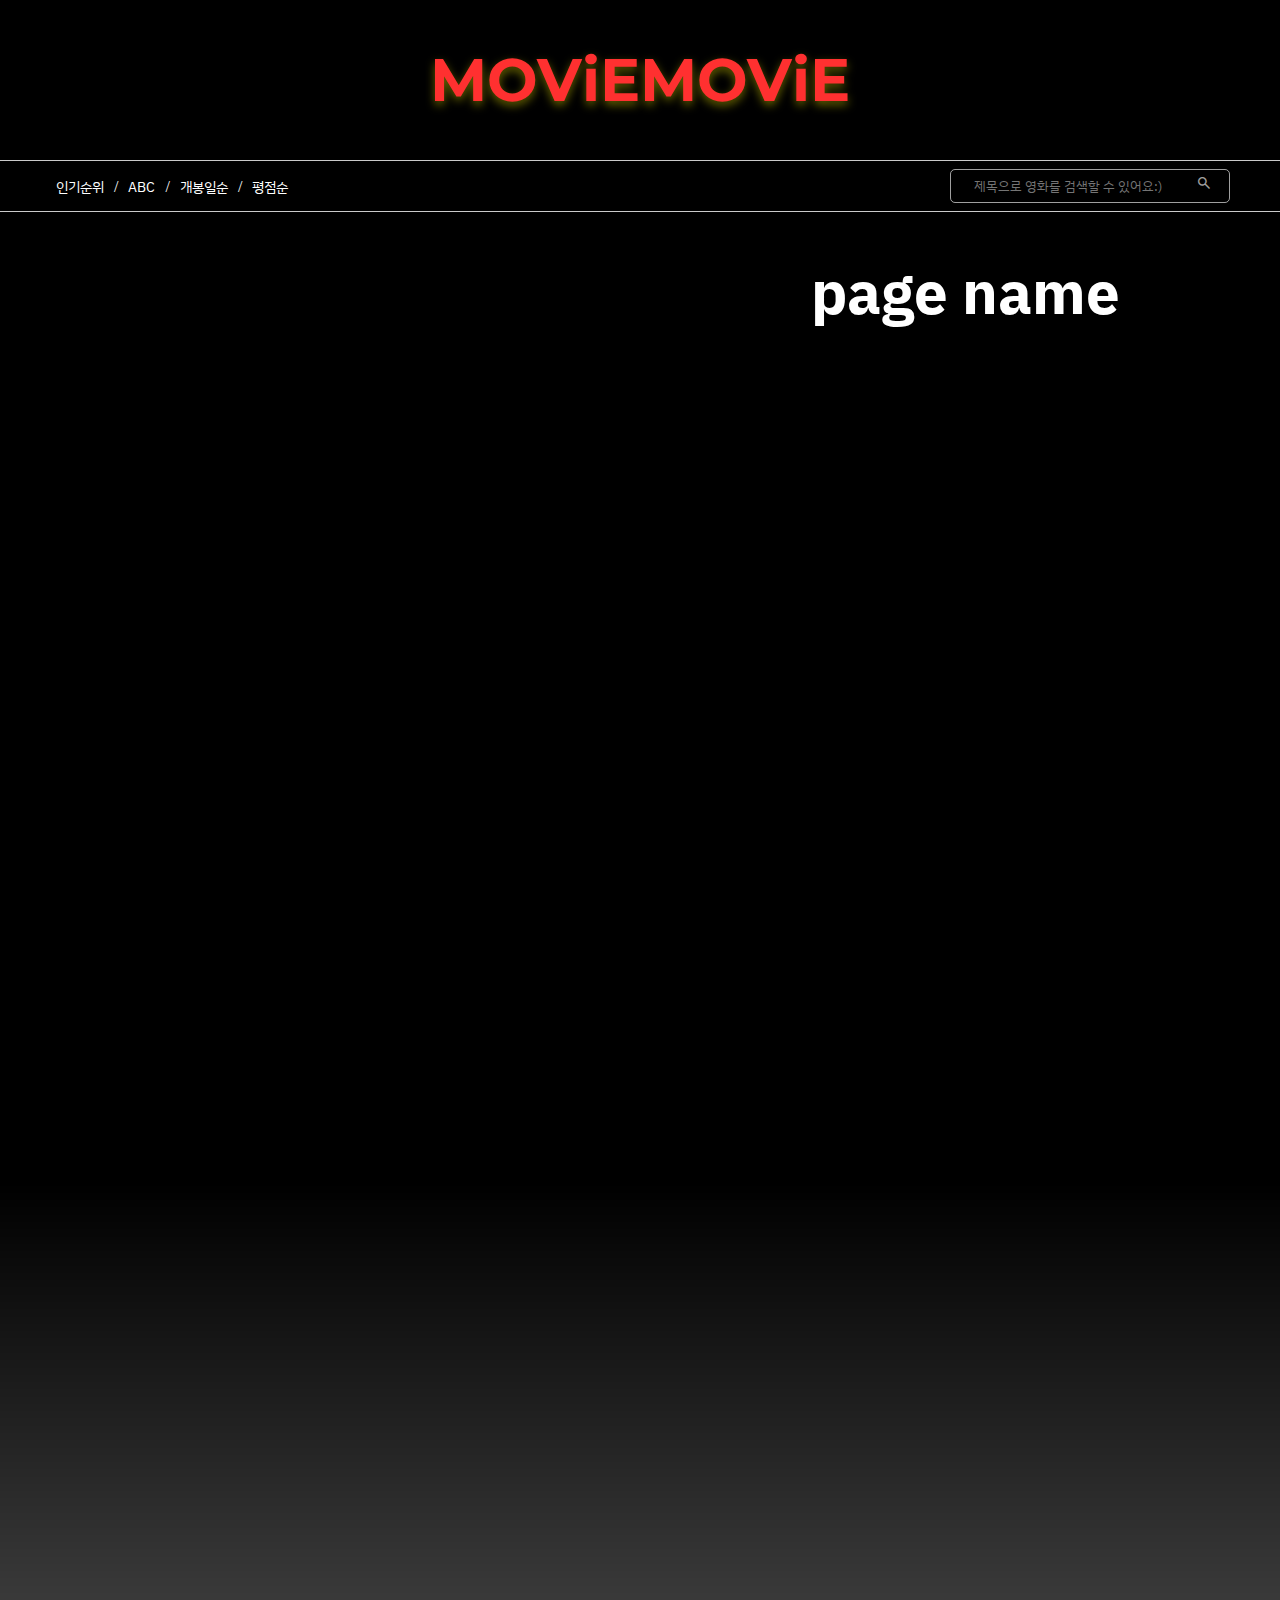
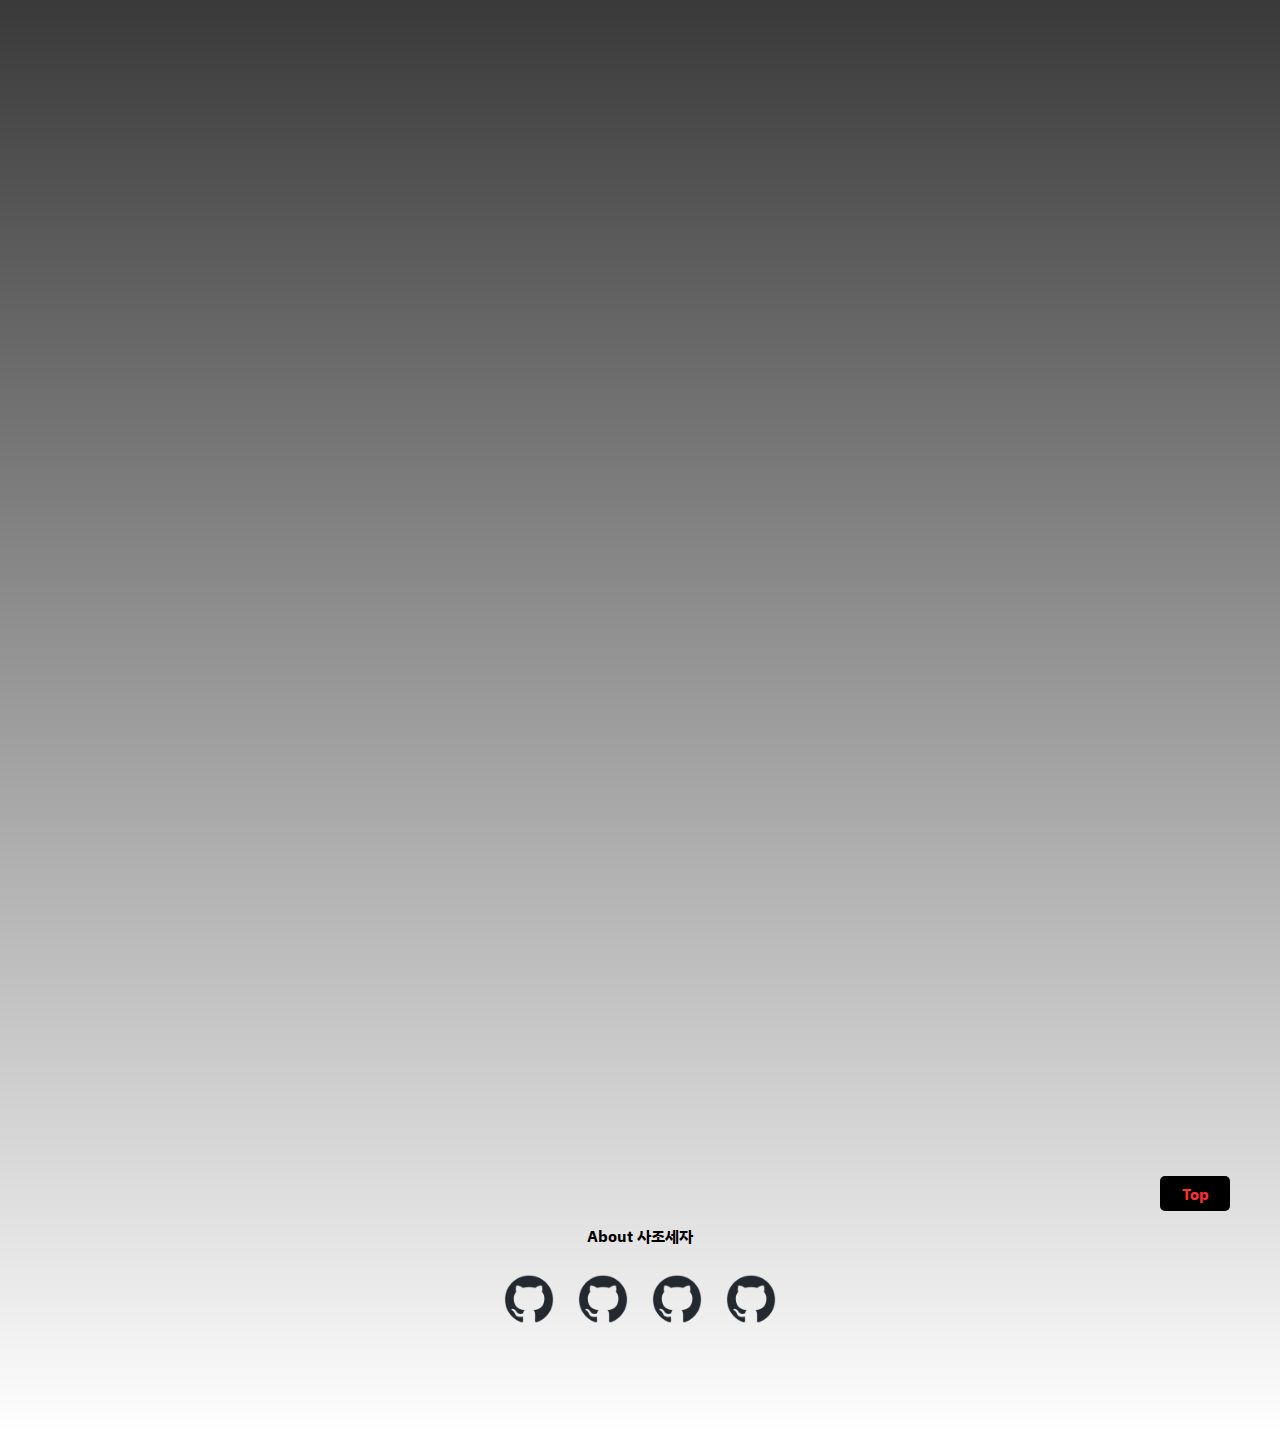
==== commit f6da36d3: "기본 기능 구현" ====
--- a/index.html
+++ b/index.html
@@ -12,13 +12,49 @@
 
     <link rel="stylesheet" href="./styles/reset.css" />
     <link rel="stylesheet" href="./styles/shared.css" />
+    <link rel="stylesheet" href="./styles/styles.css" />
+
+    <script type="module" src="./scripts/app.js" defer></script>
   </head>
   <body>
     <header id="main_header">
       <a href="./index.html"><h1>MOViEMOViE</h1></a>
+      <nav id="nav_bar">
+        <div id="sort_btn">
+          <button id="pop_btn">인기순위</button>
+          <span class="partition">/</span>
+          <button id="ABC_btn">ABC</button>
+          <span class="partition">/</span>
+          <button id="rlsd_btn">개봉일순</button>
+          <span class="partition">/</span>
+          <button id="average_btn">평점순</button>
+        </div>
+        <div id="search_box">
+          <input
+            id="search_input"
+            type="text"
+            placeholder="제목으로 영화를 검색할 수 있어요:)"
+          />
+
+          <button id="search_btn">
+            <span class="material-symbols-outlined"> search </span>
+          </button>
+        </div>
+      </nav>
     </header>
     <main>
-      <!-- 위로 올라가기 버튼, main 가장 아래부분에 위치하면 됩니다 -->
+      <section id="category">
+        <h2 id="page_name">page name</h2>
+      </section>
+      <section id="card_area">
+        <section id="top_rated">
+          <ul id="top_grid" class="top_poster_grid"></ul>
+        </section>
+
+        <section id="rest_rated">
+          <ul id="rest_grid" class="rest_poster_grid"></ul>
+        </section>
+      </section>
       <section>
         <button id="up_btn">Top</button>
       </section>
--- a/styles/styles.css
+++ b/styles/styles.css
@@ -0,0 +1,219 @@
+@import url("https://fonts.googleapis.com/css2?family=Roboto+Condensed&display=swap");
+
+nav {
+  border-top: 1px solid #ffffffca;
+  border-bottom: 1px solid #ffffffca;
+  background: rgba(217, 217, 217, 0);
+}
+
+#nav_bar {
+  position: static;
+  display: flex;
+  justify-content: space-between;
+
+  height: 50px;
+}
+
+#sort_btn {
+  margin: auto 0 auto 50px;
+}
+
+#sort_btn button {
+  font-family: "IBM Plex Sans KR", sans-serif;
+  font-size: 14px;
+  background-color: transparent;
+  border: none;
+  color: white;
+}
+
+#sort_btn button:hover {
+  cursor: pointer;
+  color: red;
+}
+
+.partition {
+  color: white;
+}
+
+#search_box {
+  margin: auto 50px auto 0;
+  border-style: solid;
+  border-radius: 5px;
+  border: 0.5px solid #ffffff9f;
+}
+
+#search_input {
+  /* padding: 0 0 5px; */
+  border-style: none;
+  background-color: transparent;
+  width: 230px;
+  height: 30px;
+  text-align: center;
+  font-family: "IBM Plex Sans KR", sans-serif;
+  color: #fff;
+}
+
+#search_btn {
+  margin-right: 10px;
+  width: 30px;
+  height: 30px;
+  border-style: none;
+  background-color: transparent;
+  /* padding: 5px 0 0 0; */
+
+  color: #ffffff9f;
+  text-align: center;
+  cursor: pointer;
+}
+
+#search_input:focus {
+  outline: none;
+}
+
+#search_btn:hover {
+  color: white;
+}
+
+.material-symbols-outlined {
+  font-variation-settings: "FILL" 0, "wght" 400, "GRAD" 0, "opsz" 24;
+  font-size: 16px;
+  justify-content: center;
+  align-items: center;
+}
+
+#category {
+  margin: 3.125rem 10rem 3.125rem 0;
+  /* 50px 200px 50px 0 */
+}
+
+#category h2 {
+  color: white;
+  text-align: right;
+  font-size: 3.75rem;
+  font-family: "IBM Plex Sans KR", sans-serif;
+  font-weight: bold;
+}
+
+main img {
+  border-radius: 15px;
+}
+
+.top_poster_grid {
+  /* width: 1300px;
+  position: static;
+  margin: 0 auto 100px auto; */
+  width: 81rem;
+  height: 60rem;
+  position: static;
+  margin: 0 auto 6.25rem auto;
+  padding: 0;
+
+  display: grid;
+  grid-template: 1fr 1fr /1fr 1fr 1fr 1fr;
+  place-items: center;
+  /* grid-gap: 20px 20px; */
+  grid-gap: 1.25rem 1.25rem;
+}
+
+a {
+  text-decoration: none;
+}
+
+li {
+  display: inline;
+  text-align: center;
+
+  transition: transform 0.5s ease-out;
+}
+
+li:hover {
+  cursor: pointer;
+  transform: scale(1.05); /*요소 크기 1.05배*/
+}
+
+.movie_title {
+  margin: 1rem 0 0 0;
+  color: white;
+  text-align: center;
+  /* font-size: 1rem; */
+  font-family: "Roboto Condensed", sans-serif;
+}
+
+.top {
+  grid-row: 1 / span 2;
+  grid-column: 1 / span 2;
+}
+
+.top img {
+  /* width: 545px; */
+  width: 34rem;
+}
+.top p {
+  font-size: 2rem;
+}
+
+.top5 img {
+  /* width: 250px; */
+  width: 16rem;
+}
+
+.top5 p {
+  width: 18rem;
+  font-size: 1.25rem;
+}
+
+.rest_poster_grid {
+  /* width: 1300px;
+  position: static;
+  margin: 0 auto 48px auto;
+  padding: 0; */
+  width: 81rem;
+  height: 81rem;
+  position: static;
+  margin: 0 auto 3rem auto;
+  padding: 0;
+
+  display: grid;
+  grid-template-columns: 1fr 1fr 1fr 1fr 1fr;
+  place-items: center;
+  /* grid-gap: 20px 20px; */
+  grid-gap: 2rem 1.25rem;
+}
+
+.rest_poster_grid img {
+  /* width: 200px; */
+  width: 15rem;
+}
+
+.rest_poster_grid p {
+  width: 14rem;
+}
+
+.search_section {
+  width: 81rem;
+  position: static;
+  margin: 0 auto 3rem auto;
+  padding: 0;
+
+  display: grid;
+  grid-template-columns: 1fr 1fr 1fr 1fr 1fr;
+  place-items: center;
+  /* grid-gap: 20px 20px; */
+  grid-gap: 2rem 1.25rem;
+}
+
+.search_output {
+  color: white;
+  font-size: 2rem;
+  margin: 2rem 0 2rem 3rem;
+  font-family: "IBM Plex Sans KR", sans-serif;
+  font-weight: bold;
+}
+
+.search_card img {
+  width: 15rem;
+}
+
+.search_card p {
+  width: 14rem;
+}
